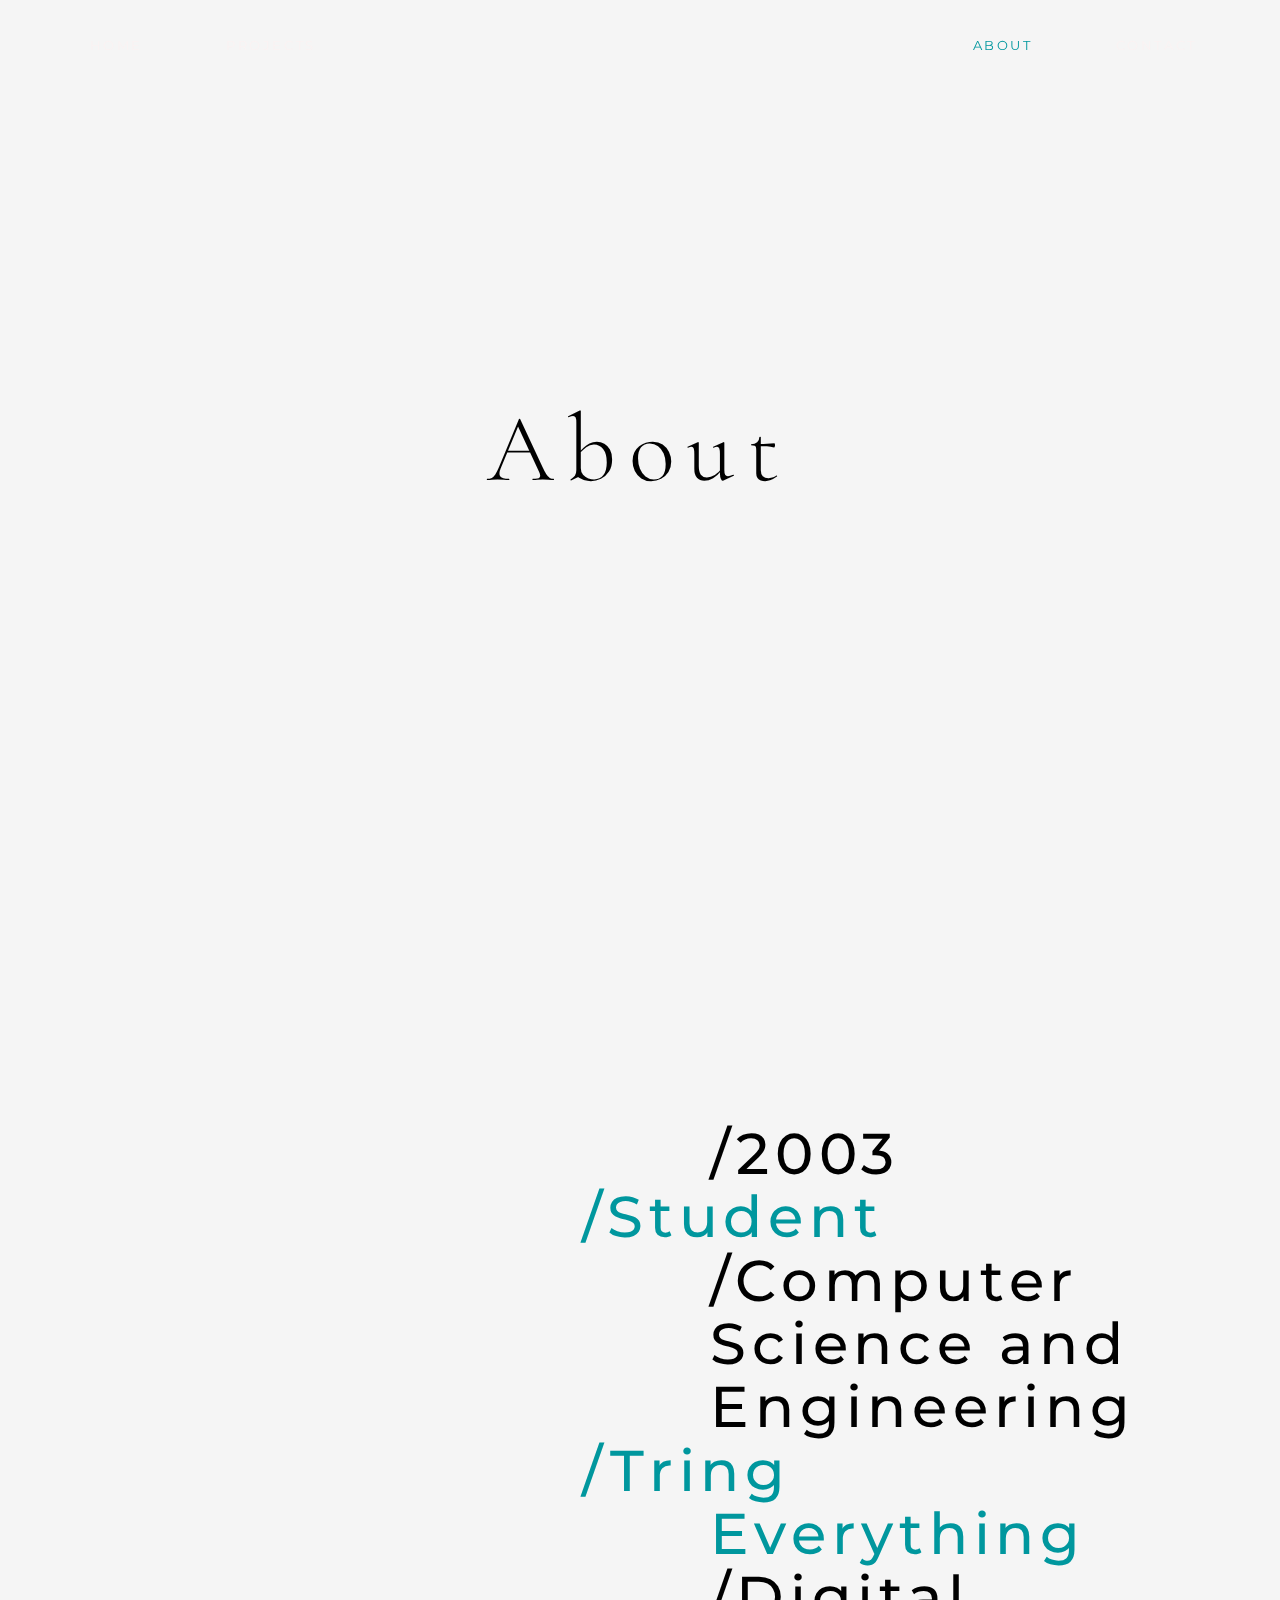
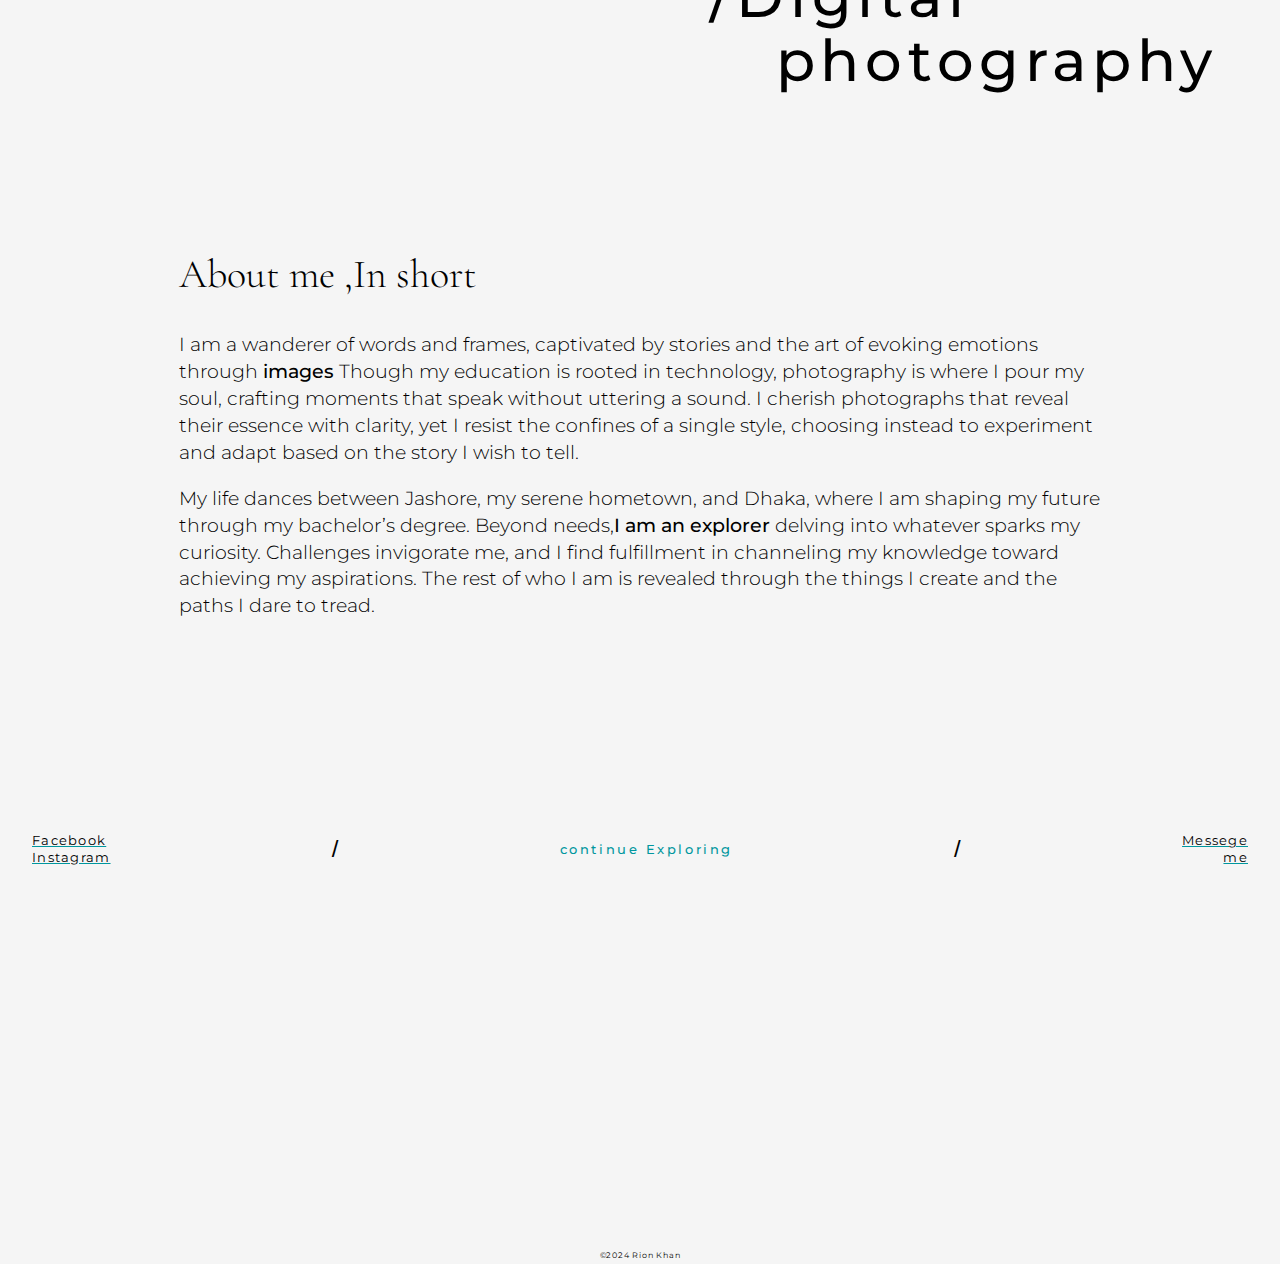
==== about.html @ 20cb0e24 "update" ====
<!DOCTYPE html>
<html lang="it" dir="ltr">
    <head>
        <meta charset="UTF-8">
        <meta http-equiv="X-UA-Compatible" content="IE=edge">
        <meta name="viewport" content="width=device-width, initial-scale=1.0">
        <title>Tommaso Battisti - About</title>
        <meta name="description" content="Rion khan -about">
        <meta name="author" content="Md rion khan">
       
        <!-- Global site tag (gtag.js) - Google Analytics -->
    <script async src="https://www.googletagmanager.com/gtag/js?id=G-9T1GT9RXZY"></script>
    <script>
    window.dataLayer = window.dataLayer || [];
    function gtag(){dataLayer.push(arguments);}
    gtag('js', new Date());

    gtag('config', 'G-9T1GT9RXZY');
    </script>

    <!-- CSS -->
    <link rel="stylesheet" type="text/css" href="css/style.css">
    <!-- Font -->
    <link rel="preconnect" href="https://fonts.googleapis.com">
    <link rel="preconnect" href="https://fonts.gstatic.com" crossorigin>
    <link href="https://fonts.googleapis.com/css2?family=Cormorant+Garamond:ital,wght@0,300;0,400;0,500;0,600;0,700;1,300;1,400;1,500;1,600;1,700&family=Montserrat:ital,wght@0,100;0,200;0,300;0,400;0,500;0,600;0,700;1,100;1,200;1,300;1,400&display=swap" rel="stylesheet">
    <!-- Favicon -->
    <link rel="shortcut icon" href="favicon.ico" type="image/x-icon">
    </head>
    <body>

        <header class="aboutheader">
            <nav class="containerlinkbox" id="navbar">
                <div class="linkbox">
                    <a class="title" href="index.html"> HOME </a>
                    <a class="title" href="projects.html"> PROJECTS </a>
                    <div class="spacer"></div>
                    <a class="title active" href="about.html"> ABOUT </a>
                    <a class="title" href="contact.html">CONTACT</a> 
                </div>
            </nav>
                <div class="h1container">
                    <h1 class="abouth1">About</h1>
                </div>
                <div class="coversocial">
                    <a target="_blank" class="coverinstagram" href="https://www.instagram.com/__rion_khan____/profilecard/?igsh=MXFreXo5NHY1eWdqdw==">INSTAGRAM</a>
                    <div class="spacer"></div>
                    <a target="_blank" class="coverflickr" href="https://www.facebook.com/Rion.vai.valomanush?mibextid=ZbWKwL">Facebook</a>
                </div>
        </header>
        <section>
            <div class="bannerabout">
                <div class="innerbannerabout">
                    <div class="leftbannerabout">
                        <div class="aboutimagebanner">
                        </div>
                    </div>
                    <div class="rightbannerabout">
                        <div class="textbannerabout">
                            <p id="about1">/2003</p>
                            <p id="about2">/Student</p>
                            <p id="about3">/Computer Science and Engineering</p>
                            <p id="about4">/Tring</p> <p id="about4_2">Everything</p>
                            <p id="about5">/Digital</p> <p id="about5_2">photography</p>
                        </div>
                    </div>
                </div>
            </div>
            
            <div class="sudime">
                <div class="sudimetitle"> <h2>About me ,In short</h2></div>
                <div class="sudimetext">
                    <p>I am a wanderer of words and frames, captivated by stories and the art of evoking emotions through <strong>images</strong> Though my education is rooted in technology, photography is where I pour my soul, crafting moments that speak without uttering a sound. I cherish photographs that reveal their essence with clarity, yet I resist the confines of a single style, choosing instead to experiment and adapt based on the story I wish to tell.</p>
                    <p>My life dances between Jashore, my serene hometown, and Dhaka, where I am shaping my future through my bachelor’s degree. Beyond needs,<strong>I am an explorer</strong> delving into whatever sparks my curiosity. Challenges invigorate me, and I find fulfillment in channeling my knowledge toward achieving my aspirations. The rest of who I am is revealed through the things I create and the paths I dare to tread.</p>
                </div>
            </div>
        </section>
        <footer>
            <div class="widefooterlinks">
                <div class="socialcontainerfooter">
                    <a target="_blank" class="coverflickr2" href="https://www.facebook.com/Rion.vai.valomanush?mibextid=ZbWKwL">Facebook</a>
                    <a target="_blank" class="coverinstagram2" href="https://www.instagram.com/__rion_khan____/profilecard/?igsh=MXFreXo5NHY1eWdqdw==/">Instagram</a>
                </div>
                <div class="footerbar">
                    <p>/</p>
                </div>
                <div class="continue">
                    <p>continue Exploring</p>
                </div>
                <div class="footerbar">
                    <p>/</p>
                </div>
                <div class="contactfooter">
                    <a href="mailto:rion801@gmail.com" ><p class="mbot5">Messege</p>
                    <p>me</p> </a>
                </div>
            </div>

        </div>
        <div class="containerfooter">
            <div class="containerfooterleft">
                <a href="esclusioni.html" class="linkcontainerleft">
                    <div class="leftfooter esclusionifooter">
                        <p class="footertext">The porTraits</p>
                    </div>
                </a>
            </div>
            <div class="containerfooterright">
                <a href="panorami_dal_93.html" class="linkcontainerright">
                    <div class="rightfooter panoramifooter">
                        <p class="footertext">Upcoming</p>
                    </div> 
                </a>
            </div>
        </div>
        <div class="copyright">©2024 Rion Khan</div>
    </footer>
    
    
            <!-- JavaScript -->
            <script  src="js/script.js" type="text/javascript"></script>

    </body>
</html>
---- css/style.css ----
body {
    width: 100%;
    background-color: #f5f5f5;
    margin: 0% !important;
    padding: 0% !important;
    font-family: 'Cormorant Garamond', serif;    
}
::selection {
    color: white;
    background: #00969eec;
}
::-moz-selection {
    color: white;
    background: #00969eec;
}
.copyright {
    width: 100%;
    margin-bottom: 0.25%;
    text-align: center;
    font-family: 'Montserrat', sans-serif;
    letter-spacing: 0.1em;
    font-size: 0.5em;
}
@media (max-width: 575.98px) {
    .copyright {
        font-size: 0.3em;
    }
}
#progettih1 {
    display: none;
}

.docuh1 {
    color: black;
    font-weight: 300;
    font-size: 7.5vw;
    line-height: 2em;
    margin-top: 0%;
    margin-bottom: 0%;
    letter-spacing: 1vw;
}

.docusection {
    width: 100%;
}
.docudivcont {
    width: 75%;
    margin-left: auto;
    margin-right: auto;
    margin-bottom: 10%;
}
.docuparcont {
    margin-bottom: 5%;
}
.docuh2 {
    font-family: 'Montserrat', sans-serif;
    margin: 0%;
    color: #00979E;
    font-size: 2.5em;
    font-weight: 400;
    letter-spacing: 0.2vw;
    text-align: center;
}
.docudivconth2 {
    width: 100%;
    text-align: center;
    margin-bottom: 5%;
}
.docuh3 {
    font-family: 'Montserrat', sans-serif;
    margin: 0%;
    color: #00979E;
    font-size: 2em;
    font-weight: 400;
    letter-spacing: 0.2vw;
    margin-bottom: 5%;
}
.docuh4 {
    font-family: 'Montserrat', sans-serif;
    margin: 0%;
    font-size: 1.6em;
    font-weight: 400;
    letter-spacing: 0.1vw;
    margin-bottom: 1.5%;
}
.docutext {
    margin: 0%;
    font-size: 1.6em;
    font-weight: 400;
    line-height: 1.5em;
}
.docutext a {
    color: black;
    text-decoration: underline #00979e;
}
.docuimg {
    width: 100%;
    height: auto;
    margin-top: 5%;
    margin-bottom: 5%;
}

.docuimg2 {
    margin-top: 2%;
    margin-bottom: 2%;
    width: 45%;
    height: auto;
}
.docuimgcont {
    display: flex;
    flex-direction: row;
    justify-content: space-between;
    align-items: center;
    width: 100%;
}
.docuparcont ul {
    list-style-type: disc #00979e;
}
.docuparcont ul li {
    margin: 0%;
    font-size: 1.4em;
    font-weight: 400;
    line-height: 1.4em;   
}

.homeheader {
    height: 100vh;
    background-image: url('../img/cover.JPG');
    background-size: cover;
    background-repeat: no-repeat;
    background-position: center center;
    align-content: center;
    padding-top: 0px;
    text-align: center;
}

nav {
    width: 100%;    
    position: fixed;
    position: -webkit-sticky;
    top: 0;
    z-index:1;
    transition: top 0.8s;
    -webkit-transition: top 0.8s;
    -moz-transition: top 0.8s;
    -o-transition: top 0.8s;
}

.linkbox{
    display: flex;
    flex-direction: row;
    flex-wrap: nowrap;
    align-content: normal;
    justify-content: normal;
    align-items: normal;
    position: relative;
    padding-top: 3%;
    padding-right: 0%;
    padding-bottom: 0%;
    padding-left: 7%;
}


.spacer {
    display: block;
    width: 100%;
}

.h1container {
    height: 100vh;
    width: 100%;
    display: flex;
    align-items: center;
    justify-content: center;
}

h1 {
    color: white;
    font-weight: 300;
    font-size: 7.5vw;
    line-height: 2em;
    margin-top: 0%;
    margin-bottom: 0%;
    letter-spacing: 1vw;
}

a.active {
    color: #00979E;
}

.title {
    padding-right: 7%;
    text-decoration: none;
    font-family: 'Montserrat', sans-serif;
    color: rgba(255, 240, 240, 0.532);
    font-weight: 400;
    font-size: 0.8em;
    letter-spacing: 0.2em;
}


.coversocial {
    width:100%;
    position: absolute;
    bottom: 3%;
}

.coverinstagram {
    text-decoration: none;
    font-family: 'Montserrat', sans-serif;
    font-weight: 400;
    font-size: 0.5em;
    letter-spacing: 0.2em;
    color: whitesmoke;
}

.coverinstagram:hover {
    color: #00979E
} 

.coverflickr {
    text-decoration: none;
    font-family: 'Montserrat', sans-serif;
    font-weight: 400;
    font-size: 0.5em;
    letter-spacing: 0.2em;
    color: whitesmoke;
}

.coverflickr:hover {
    color: #00979E
} 

a:hover {
    text-decoration: none !important;
    color: #00979e;
}

.title_lines {
    margin-top: 10%;
    margin-bottom: 10%;
    position: relative;
    overflow: hidden;
    z-index: 1;
    text-align: center;
}
.title_lines h2 {
    font-size: 4vw;
    font-weight: 300;
    letter-spacing: 0.1em;
}

.title_lines:before, .title_lines:after {
    position: absolute;
    top: 51%;
    overflow: hidden;
    width: 30%;
    height: 1px;
    content: '\a0';
    background-color: #00979E;
    margin-left: 20%;
}
.title_lines:before {
    margin-left: -50%;
    text-align: right;
}


.portfoliocontainer {
    position: relative;
    column-count: 2;
    padding: 0% 10% 0% 10%;
}

.portfolioimage {
    width: 100%;
    display: inline-block;
    overflow: hidden;
}

.portfoliocontainer img {
    width: 100%;
}






footer {
    margin-top: 15%;
}

#indexfooter {
    margin-top: 0% !important;
}

.widefooterlinks{
    display: flex;
    flex-direction: row;
    flex-wrap: nowrap;
    align-items: center;
    justify-content: space-between;
}
.contactfooter {
    margin: 0% 2.5% 0% 0%;
}
.contactfooter p {
    text-align: right;
    margin: 0%;
    text-decoration: none;
    font-family: 'Montserrat', sans-serif;
    font-weight: 400;
    font-size: 0.8em;
    letter-spacing: 0.1em;
}
.contactfooter a {
    text-decoration: none;
    color: black;
    transition: 0.25s ease-in-out;
    text-decoration: underline #00979E;
}
.contactfooter a:hover {
    text-decoration: none;
    color: #00979E;
}
.mbot5 {
    margin-bottom: 2% !important;
}
.socialfooter {
    width: 100%;
    text-align: center;
    font-family: 'Montserrat', sans-serif;
    font-size: 3.5vw;
    font-weight: 400;
    letter-spacing: 0.1em;
}

.socialcontainerfooter {
    display: flex;
    flex-direction: column;
    flex-wrap: nowrap;
    margin: 0% 0% 0% 2.5%;
}
.coverinstagram2 {
    text-decoration: none;
    font-family: 'Montserrat', sans-serif;
    font-weight: 400;
    font-size: 0.8em;
    letter-spacing: 0.1em;
    color: black;
    transition: 0.25s ease-in-out;
    text-decoration: underline #00979E;
}
.coverflickr2 {
    margin-bottom: 2%;
    text-decoration: none;
    font-family: 'Montserrat', sans-serif;
    font-weight: 400;
    font-size: 0.8em;
    letter-spacing: 0.1em;
    color: black;
    transition: 0.25s ease-in-out;
    text-decoration: underline #00979E;
}
#coverinstagram2:hover {
    text-decoration: none;
    color: #00979E;
}
#coverflickr2:hover {
    text-decoration: none !important;
    color:#00979E;
}



.continue {
    text-align: center;
}

.continue p {
    margin: 0%;
    font-family: 'Montserrat', sans-serif;
    font-weight: 500;
    font-size: 0.8em;
    letter-spacing: 0.2em;
    color: #00979E;
}
.continue a {
    color: black;
    text-decoration: underline #00979e;
}
.continue a:hover {
    color: #00979e;
}



.footerbar p {
    font-family: 'Montaserrat', sans-serif;
    font-size: 1.5em;
    font-weight: 100;
}



.containerfooter {
    height: 40vh;
    width: 100%;
    margin-bottom: 0.25%;
    display: flex;
    flex-direction: row;
    flex-wrap: nowrap;
    align-content: normal;
    align-items: normal;
    justify-content: space-around;
    overflow: hidden !important;
    overflow-x: hidden;
    overflow-y: hidden;
}

div.containerfooterleft {
    width: 49%;
    text-decoration: none;
    overflow: hidden;
}
div.containerfooterright {
    width: 49%;
    text-decoration: none;
    overflow: hidden;
}


.leftfooter {
    display: flex;
    justify-content: center;
    align-items: center;
    align-content: center;
    width: 100%;
    height: 100%;

    transition: 0.75s ease-in-out;
    overflow: hidden;
}
.panoramifooter {
    background-image: url('../img/Panoramicover.jpg');
    background-size: cover;
    background-position: center;
}
.rightfooter {
    display: flex;
    flex-direction: column;
    justify-content: center;
    align-items: center;
    align-content: center;
    width: 100%;
    height: 100%;

    transition: 0.75s ease-in-out;
    overflow: hidden;
}
.ipsfooter {
    background-image: url('../img/Ipscover.jpg');
    background-size: cover;
    background-position: center;
}
.esclusionifooter{
    background-image: url('../img/ritagli/ChiaraCividale.jpg');
    background-size: cover;
    background-position: center;
}

.leftfooter p {
    transition: 0.75s ease-in-out;
}
.rightfooter p {
    transition: 0.75s ease-in-out;
}

a.linkcontainerleft {
    text-decoration: none;
    width: 100%;
    height: 100%;
}
a.linkcontainerright {
    text-decoration: none;
    width: 100%;
    height: 100%;
}

div.leftfooter:hover {
    transform: scale(1.1);
}
div.rightfooter:hover {
    transform: scale(1.1);
}

div.leftfooter:hover p {
    transform: scale(0.9);
}
div.rightfooter:hover p {
    transform: scale(0.9);
}


.footertext {
    margin: 0%;
    text-align: center;
    text-decoration: none;
    color: whitesmoke;
    font-size: 3.5vw;
    font-weight: 500;
    letter-spacing: 0.1em;
}



/* PROJECTS PAGE */

.projheader {
    height: 100vh;
    background-image: url('../img/alberiproj.jpg');
    background-repeat: no-repeat;
    background-size: cover;
    background-position: center;
}

.projectslistcontainer {
    width: 100%;
    height: 100vh;
}

.projectslistcontainer ul {
    margin: 0%;
    padding: 0%;
    height: 50%;
    width: 100%;
    position: absolute;
    top: 25%;
    list-style: none;
    display: flex;
    flex-direction: column;
    flex-wrap: nowrap;
    align-items: center;
    justify-content: space-around;
}
.progettih2 {
    font-weight: 300;
}

.projectslist li {
    margin: 0%;
    color: white;
    font-size: 3vw;
    letter-spacing: 0.1em;
}

.coversocialproj {
    position: absolute;
    bottom: 3%;
    width: 100%;
    align-items: center;
    text-align: center;
}

@media (max-width: 719.98px) {
    .projectslist li {
        font-size: 5vw;
    }
}

.projlink {
    text-decoration: none;
    color: whitesmoke;
}











/* ESCLUSIONI */

.insideprojheader {
    position: relative;
    height: 100vh;
    background-color: black;
}
.projheadertitlecont {
    display: flex;
    flex-direction: column;
    flex-wrap: nowrap;
    justify-content: center;
    height: 100%;
}
.projh1cont {
    width: 100%;
}

.h1proj {
    font-size: 8vw;
    font-weight: 400;
    color: rgb(209, 209, 209);
    letter-spacing: 0.2vw;
    text-align: center;
}
header .projyear {
    width: 100%;
    text-align: center;
}
.projyear p {
    margin: 0%;
    font-family: 'Montaserrat', sans-serif;
    color: #00979E;
    font-weight: 400;
    font-size: 3vw;
    letter-spacing: 0.2vw;
}



.banneresclusioni {
    background-image: url('../img/ritagli/Maniscuola.jpg');
    background-position: bottom;
    background-size: cover;
    height: 80vh;
    width: 100%;
    margin-bottom: 10%;
}

.projexpl {
    display: flex;
    flex-direction: row;
    flex-wrap: nowrap;
    justify-content: space-around;
    align-items: baseline;
    width: 80%;
    margin-top: 10%;
    margin-right: auto;
    margin-bottom: 10%;
    margin-left: auto;
}

.projexplleft {
    width: 50%;
}

.ilprogetto {
    font-size: 6vw;
    font-weight: 400;
    margin: 0%;
    letter-spacing: 0.1vw;
}


.ilprogetto b {
    font-family: 'Montserrat', sans-serif;
    color: #00979E;
    font-weight: 700;
    font-size: 8vw;
}

.projexplright {
    padding-left: 10%;
    width: 50%;
}
.projexpltext {
    text-align: right;
    font-family: 'Montserrat', sans-serif;
    font-size: 1.2vw;
    font-weight: 300;
    letter-spacing: 0.1vw;
    line-height: 1.5em;
    margin-top: 0%;
}



.esclusionimaincontainer {
    display: flex;
    flex-direction: row;
    flex-wrap: nowrap;
    justify-content: center;
    width: 90%;
    margin-top: 10%;
    margin-right: auto;
    margin-left: auto;
}

.esclusionicontainerleft {
    display: flex;
    align-content: center;
    justify-content: center;
    align-items: center;
    width: 40%;
    padding-right: 5%;
}
.esclusionicontainerright {
    display: flex;
    flex-direction: column;
    flex-wrap: nowrap;
    align-items: flex-start;
    justify-content: center;
    text-align: left;
    position: relative;
    width: 40%;
    padding-left: 5%;
}

.esclusionicontainerleft img {
    width: 100%;
}

strong {
    font-weight: 600;
}
.projexpltext strong, b {
    font-weight: 500;
}
.esclnumb {
    font-family: 'Montserrat', sans-serif;
    margin: 0%;
    margin-bottom: 1%;
    color: #00979E;
    font-size: 1.8em;
    font-weight: 400;
    letter-spacing: 0.1vw;
    
}
.escltext {
    margin: 0%;
    font-size: 1.4em;
    font-weight: 400;
    line-height: 1.4em;
    
}

.esclcontrightII {
    text-align: right;
    align-items: flex-end;
    padding-left: 0%;
    padding-right: 5%;
}
.esclcontleftII {
    padding-left: 5%;
    padding-right: 0%;
}

.escltext a {
    color: black;
    text-decoration-color: #00979E;
}
.escltext a:hover {
    color: #00979E;
}

.imgpad {
    padding-right: 0%;
    padding-left: 2.5%;
}

.lastesclustext {
    width: 50%;
    margin-right: auto;
    margin-bottom: 10%;
    margin-left: auto;
    padding-top: 5%;
    display: flex;
    flex-direction: column;
    flex-wrap: nowrap;
    align-items: center;
    text-align: center;
}













/* IPS TYPOGRAPHUS */


.bannerips {
    background-image: url('../img/Ceppi.jpg');
    background-position: top;
    background-size: cover;
    height: 80vh;
    width: 100%;
}

.ipsmaincontainervert {
    position: relative;
    display: flex;
    flex-direction: column;
    flex-wrap: nowrap;
    width: 60%;
    margin-top: 10%;
    margin-right: auto;
    margin-left: auto;
}

.ipscontainerver1 {
    display: flex;
    align-content: center;
    justify-content: center;
    align-items: center;
    width: 100%;
    padding-bottom: 5%;
}
.ipscontainerver1 img {
    width: 100%;
}

.ipscontainerver2 {
    display: flex;
    flex-direction: column;
    flex-wrap: nowrap;
    align-items: flex-start;
    justify-content: left;
    position: relative;
    width: 100%;
    margin-right: auto;
    margin-left: auto;
    align-items: left;
    text-align: left;
}


.ipslastesclustext {
    width: 65%;
    margin-top: 5%;
    margin-right: 30%;
    margin-left: 10%;
    display: flex;
    flex-direction: column;
    flex-wrap: nowrap;
    align-items: left;
    text-align: left;
}



.ipsmaincontainernowr {
    display: flex;
    flex-direction: row;
    flex-wrap: nowrap;
    justify-content: space-between;
    width: 100%;
    margin-top: 20%;
    margin-right: auto;
    margin-left: auto;
}

.ipscontainerleftnowr {
    width: 48%;
    padding-right: 2%;
}
.ipscontainerrightnowr {
    width: 48%;
    padding-left: 2%;
}

.ipscontainerleftnowr img {
    width: 100%;
    height: 100%;
}
.ipscontainerrightnowr img {
    width: 100%;
    height: 100%;
}


.ipsverticalcontainer {
    display: flex;
    flex-direction: column;
    flex-wrap: nowrap;
    justify-content: center;
    width: 60%;
    margin-top: 10%;
    margin-left: auto;
    margin-right: auto;
}
.ipsverticalcontainertop {
    width: 100%;
    padding-bottom: 15%;
}
.ipsverticalcontainerbottom {
    width: 100%;
}
.ipsverticalcontainertop img {
    width: 100%;
}
.ipsverticalcontainerbottom img {
    width: 100%;
}

.ipscontainerbottom {
    margin-top: 5%;
    display: flex;
    flex-direction: row;
    flex-wrap: nowrap;
    width: 80%;
    margin-left: auto;
    margin-right: auto;
}
.ipscontainerbottomleft {
    width: 25%;
    padding-right: 2.5%;
}
.ipscontainerbottomright {
    width: 70%;
    padding-left: 2.5%;
}
.ipscontainerbottomleft img {
    width: 100%;
}
.ipscontainerbottomright img {
    width: 100%;
}

.inverseipscontainerbottom {
    margin-top: 5%;
    display: flex;
    flex-direction: row;
    flex-wrap: nowrap;
    width: 80%;
    margin-left: auto;
    margin-right: auto;
}
.inverseipscontainerbottomleft {
    width: 70%;
    padding-right: 2.5%;
}
.inverseipscontainerbottomright {
    width: 25%;
    padding-left: 2.5%;
}
.inverseipscontainerbottomleft img {
    width: 100%;
}
.inverseipscontainerbottomright img {
    width: 100%;
}


.ipsorizimg {
    margin-top: 5%;
    margin-left: 5%;
    margin-right: 5%;
    display: flex;
    flex-direction: column;
    flex-wrap: nowrap;
    width: 90%;
}

.ipsdoubleimgcontainer {
    display: flex;
    flex-direction: row;
    flex-wrap: nowrap;  
    width: 70%;
    margin-top: 10%;
    margin-left: 15%;
    margin-right: 15%;
}
.ipsdoubleimgleft {
    width: 97.5%;
    padding-right: 2.5%;
}
.ipsdoubleimgright {
    width: 97.5%;
    padding-left: 2.5%;
}
.ipsdoubleimgleft img {
    width: 100%;
}
.ipsdoubleimgright img {
    width: 100%;
}

.singleorizimg {
    width: 60%;
    margin-top: 10%;
    margin-left: auto;
    margin-right: auto;
}
.singleorizimg img{
    width: 100%;
}

.fonticontainer {
    width: 80%;
    margin-top: 10%;
    margin-right: auto;
    margin-left: auto;
}
.fonticontainer ul {
    text-align: left;
    list-style: none;
}
.fontititle {
    font-family: 'Montaserrat', sans-serif;
    font-size: 0.9em;
    letter-spacing: 0.1vw;
    font-weight: 400;
}
.fontititle2 {
    font-family: 'Montaserrat', sans-serif;
    font-size: 0.9em;
    letter-spacing: 0.1vw;
    font-weight: 400;
}

.fonticontainer ul a {
    color: black;
    text-decoration: underline;
    text-decoration-color: #00979E;
    text-decoration-thickness: 1px;
}
.fonticontainer ul a:hover {
    color: #00979E;
}

.fonti {
    padding-left: 0%;
}
.fonti ul {
    padding-left: 0%;
}


@media (max-width: 1024.5px) {
    .banneresclusioni {
        height: 60vh;
    }
    .bannerips {
        height: 60vh;
    }
}

@media (max-width:767.98px) {

    .cittext {
        font-size: 1em;
    }
    .projexpltext {
        font-size: 1.6vw;
    }

}

@media (max-width: 575.98px) {
    h1 {
        font-size: 14vw;
    }

    .projexpl {
        display: flex;
        flex-direction: column;
        flex-wrap: nowrap;
        align-items: center;
        justify-content: center;
        width: 90%;
        margin-left: auto;
        margin-right: auto;
    }
    .projexplleft {
        width: 100%;
        padding-bottom: 5%;
    }
    .projexplright {
        width: 100%;
    }
    .projexpltext {
        text-align: left;
    }

    #constructionfooter {
        position: absolute;
        width: 100%;
        bottom:0;
    }
    #constructionheader {
        height: 80vh;
    }
    .ilprogetto {
        font-size: 9vw;
    }
    .projexpltext {
        font-size: 2.4vw;
    }
    .projexplright {
        padding-left: 0% !important;
    }
    .esclusionimaincontainer {
        display: flex;
        flex-direction: row;
        flex-wrap: wrap;
        width: 95%;
        margin-right: auto;
        margin-left: auto;
    }
    .esclusionicontainerleft {
        width: 95%;
        margin-left: auto;
        margin-right: auto;
        padding: 0%;
        margin-bottom: 5%;
    }
    .esclusionicontainerright {
        width: 95%;
        margin-left: auto;
        margin-right: auto;
        padding: 0%;
        align-items: center;
       
    }
    .esclnumb {
        margin-bottom: 2%;
        font-size: 1.5em;
    }
    .escltext {
        font-size: 1.2em;
        line-height: 1.4em;
        text-align: center;
    }
    .esclcontrightII {
        padding: 0%;
    }
    
    .esclcontleftII {
        padding: 0%;
    }
    .esclcontII {
        display: flex;
        flex-direction: column-reverse;
    }

    .lastesclustext {
        width: 70%;
    }
    .containerleftnowr {
        width: 49%;
        padding-right: 1%;
    }
    .containerrightnowr {
        width: 49%;
        padding-left: 1%;
    }

    /* Ips Typographus */

    .bannerips {
        height: 40vh;
    }
    .ipslastesclustext {
        width: 90%;
        margin-bottom: 0%;
        margin-left: auto;
        margin-right: auto;
    }

    .ipsmaincontainervert {
        width: 90%;
    }
    .ipsmaincontainernowr {
        display: flex;
        flex-direction: column;
        flex-wrap: nowrap;
        align-items: center;
        width: 100%;
        margin-right: auto;
        margin-left: auto;
    }
    .ipscontainerleftnowr {
        margin-right: 5%;
        width: 95%;
        margin-bottom: 1%;
        padding: 0%;
    }
    .ipscontainerrightnowr {
        margin-left: 5%;
        width: 95%;
        padding: 0%;
    }

    #ipsimg1di2 {
        margin-bottom: 5%;
    }
    .ipscontainerleft img {
        width: 100%;
    }


    .ipsdoubleimgcontainer {
        display: flex;
        flex-direction: column;
        width: 80%;
        margin-left: auto;
        margin-right: auto;
    }

    .ipsdoubleimgleft {
        padding: 0%;
        width: 100%;
        margin-left: auto;
        margin-right: auto;
        margin-bottom: 12%;
    }
    .ipsdoubleimgright {
        padding: 0%;
        width: 100%;
        margin-left: auto;
        margin-right: auto;
    }

    .ipscontainerbottom {
        display: flex;
        flex-direction: column;
        flex-wrap: nowrap;
        width: 90%;
        margin-top: 10% !important;
        margin-left: auto;
        margin-right: auto;
    }
    .ipscontainerbottomleft {
        width: 90%;
        padding: 0%;
        margin-left: auto;
        margin-right: auto;
        margin-bottom: 10%;
    }
    .ipscontainerbottomright {
        width: 100%;
        padding-left: 0%;
    }

    .ipsverticalcontainer {
        width: 90%;
    }
    .ipsverticalcontainertop {
        padding-bottom: 12% !important;
    }
    .inverseipscontainerbottom {
        display: flex;
        flex-direction: column;
        flex-wrap: nowrap;
        width: 90%;
        margin-top: 10% !important;
        margin-left: auto;
        margin-right: auto;
    }
    .inverseipscontainerbottomleft {
        width: 100%;
        margin-bottom: 10%;
        padding: 0%;
    }
    .inverseipscontainerbottomright {
        width: 90%;
        padding: 0%;
        margin-left: auto;
        margin-right: auto;
    }

    .singleorizimg {
        width: 90%;
        margin-left: auto;
        margin-right: auto;
    }

    .fonticontainer {
        width: 90%;
    }
    .fontititle {
        font-size: 0.8em;
    }
    .fontititle2 {
        font-size: 0.75em;
    }
    
    .fonticontainer ul a {
        font-size: 0.9em;
    }

}





@media (max-width: 419.98px) {
    .h1proj {
        font-size: 12vw;
    }
    .insideprojheader {
        position: relative;
        height: 40vh;
    }
    .projheadertitlecont {
        height: 100%;
    }

    .banneresclusioni {
        height: 25vh;
    }
    .bannerips {
        height: 25vh;
    }
    .ipscontainerrightII {
        width: 80%;
    }

}









/* CONTACT PAGE */

.contactheader {
    height: 100vh;
    background-image: url('../img/ContattoII.jpg');
    background-size: cover;
    background-repeat: no-repeat;
    background-position: center center;
    background-attachment: scroll;
    align-content: center;
    padding-top: 0px;
    text-align: center;
}


.contacth1 {
    line-height: 1.8em;
}

.maillink {
    text-decoration: unset;
    color: #00979E;
}

.maillink:hover{
    border-bottom: none;
    color:white;
    border: none;
}







/* About */


.aboutheader {
    height: 100vh;
    background-image: url('../img/Giovanni_retrotesta_sfondo.jpg');
    background-size: cover;
    background-repeat: no-repeat;
    background-position: center center;
    align-content: center;
    padding-top: 0px;
    text-align: center;
}

.abouth1 {
    color: black;
}

.bannerabout {
    margin-top: 15%;
    width: 100%;
    height: 70vh;
}
.innerbannerabout {
    display: flex;
    flex-flow: row;
    flex-wrap: nowrap;
    align-content: normal;
    align-items: normal;
    justify-content: normal;
    width: 100%;
    height: 100%;
}

.leftbannerabout {
    margin: 0% -5% 0% 5%;
    width: 50%;
    height: 100%;
    overflow: hidden;
}
.rightbannerabout {
    margin: 0% 5% 0% -5%;
    width: 50%;
    height: 100%;
}

.aboutimagebanner {
    background-image: url('../img/Tommaso_Battisti_an.jpg');
    background-position: center center;
    background-size: cover;
    width: 100%;
    height: 100%;
}

.textbannerabout {   
    font-family: 'Montserrat', sans-serif;
    font-size: 4.5vw;
    font-weight: 500;
    height: 100%;
    line-height: 1.1em;
    letter-spacing: 0.1em;
    display: flex;
    flex-direction: column;
    flex-wrap: nowrap;
    justify-content: center;
    align-items: flex-start;
    align-content: flex-start;
}
.textbannerabout p {
    margin: 0%;
    padding: 0%;
}

#about1, #about3, #about5 {
    margin-left: 21%;
}
#about2, #about4 {
    margin-left: 1%;
    color: #00979e;
}

#about4_2 {
    margin-left: 21%;
    color: #00979E;
}
#about5_2 {
    margin-left: 31.2%;
}



.sudime {
    margin: 10%;
}

.sudimetitle h2 {
    font-weight: 200;
    width: 50%;
    margin-right: 45%;
    margin-left: 5%;
    text-align: left;
    font-size: 2.5em;
}
.sudimetext {
    width: 90%;
    margin-right: auto;
    margin-left: auto;
    text-align: left;
    font-family: 'Montserrat', sans-serif;
    font-size: 1.2em;
    font-weight: 300;
    line-height: 1.4em;
}

.sudimetext p strong {
    font-weight: 500;
}
.sudimetext p .strongblue {
    color: #00979E;
    font-weight: 500;
}


.leftfooterab p {
    transition: 0.75s ease-in-out;
}
div.leftfooterab:hover {
    transform: scale(1.1);
}
div.leftfooterab:hover p {
    transform: scale(0.9);
}












@media (max-width: 767.98px){
    .containerfooter {
        height: 20vh;
    }
    .title {
        font-size: 0.7em;
    }
    #altfont {
        font-weight: 300;
        font-size: 1.7vw;
    }
    .footertext {
        font-size: 5vw;
        letter-spacing: 0.1em;
    }
    .aboutimagebanner {
        width: 100%;
        height: 50%;
    }
    .textbannerabout {
        height: 90%;
    }
    
    .sudimetitle h2 {
        margin: 0%;
        width: 100%;
        text-align: left;
    }
    .sudimetext {
        margin: 0%;
        width: 100%;
        text-align: left;
        font-family: 'Montserrat', sans-serif;
    }
    .sudime {
        width: 90%;
        margin-top: -5% !important;
        margin-right: auto;
        margin-left: auto;
    }
    .sudimetext {
        font-size: 0.8em;
    }
    .sudimetitle h2 {
        font-size: 2em;
    }
}



@media (max-width: 575.98px) {
    footer {
        margin-top: 15%;
    }
    .title_lines h2 {
        font-size: 5vw;
    }
    .socialcontainerfooter {
        margin: 0% 0% 0% 2.5%;
    }
    .contactfooter {
        margin: 0% 2.5% 0% 0%;
    }
    .bannerabout {
        height: 50vh;
    }
    .title {
        padding-top: 4%;
    }
    .sudimetitle h2 {
        font-size: 1.5em;
    }
    .portfoliocontainer {
        column-count: 1;
        width: 90%;
        margin-left: auto;
        margin-right: auto;
        padding: 0%;
    }
    .portfolioimage {
        margin-bottom: 10%;
    }

    .containerfooter {
        height: 20vh;
    }
    div.containerfooterleft {
        width: 49%;

    }
    div.containerfooterright {
        width: 49%;
    }
    #altfont {
        font-weight: 300;
        font-size: 2vw;
    }
    .sudime {
        margin-top: -20% !important;
    }
}


@media (max-width: 479.98px) {
    .widefooterlinks {
        display:flex;
        align-items: flex-end;
        margin-top: 20%;
        margin-bottom: 2%;
    }
    .coverflickr2 {
        letter-spacing: 0.1vw;
        font-size: 0.6em;
        margin-bottom: 5%;
    }
    .coverinstagram2 {
        letter-spacing: 0.1vw;
        font-size: 0.6em;
    }
    .continue p{
        font-size: 0.6em;
        font-weight: 500;
    }
    .footerbar {
        display: none;
    }
    .contactfooter p {
        letter-spacing: 0.1vw;
        font-size: 0.6em;
    }
    .mbot5 {
        margin-bottom: 5% !important;
    }
    .sudime {
        margin-top: -15% !important;
    }
}


@media (max-width: 375.98px) {
    .containerfooter {
        height: 15vh
    }
}


@media (max-width: 360.98px) {
    body {
        max-width: 100%;
    }
}

@media (max-width: 321.98px) {

    nav .linkbox {
        display: flex;
        flex-direction: row;
        flex-wrap: nowrap;
        align-content: normal;
        justify-content: normal;
        align-items: normal;
        position: relative;
        padding-top: 3%;
        padding-right: 0%;
        padding-bottom: 0%;
        padding-left: 2%;
    }
}
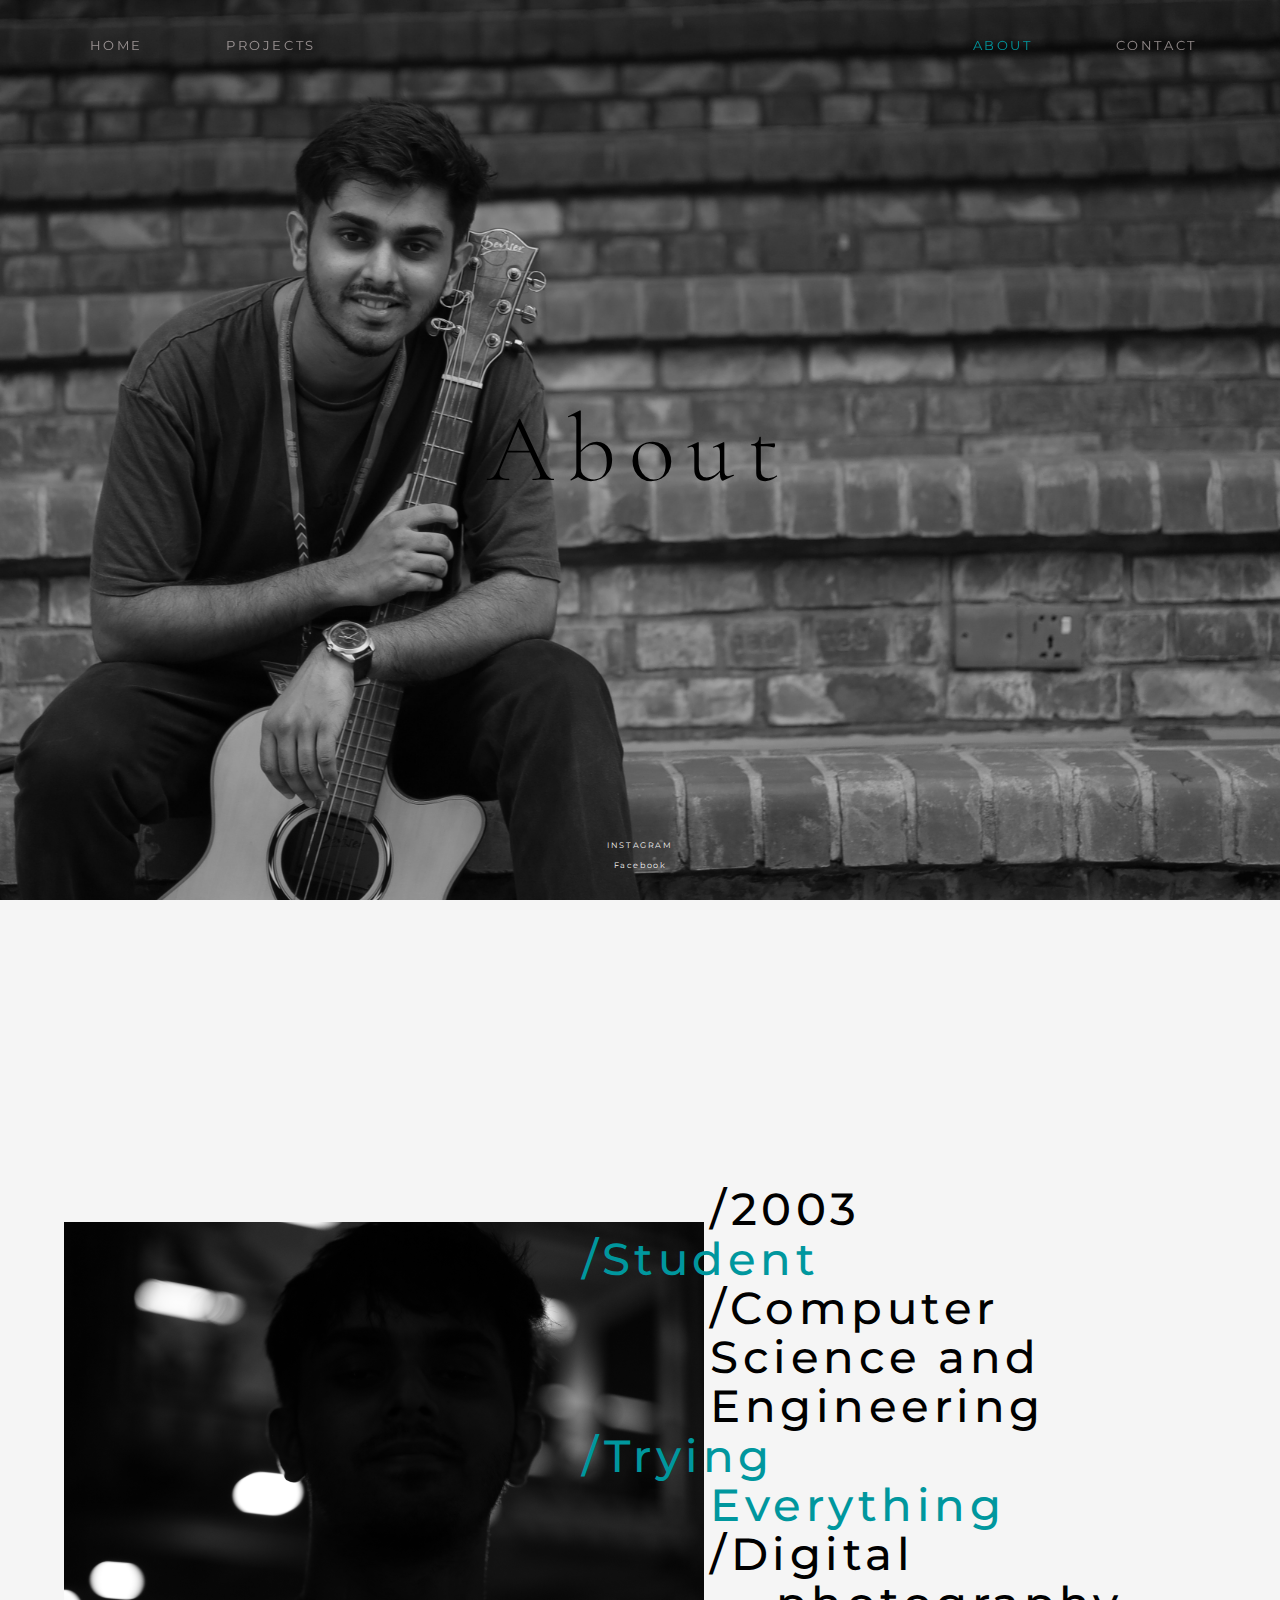
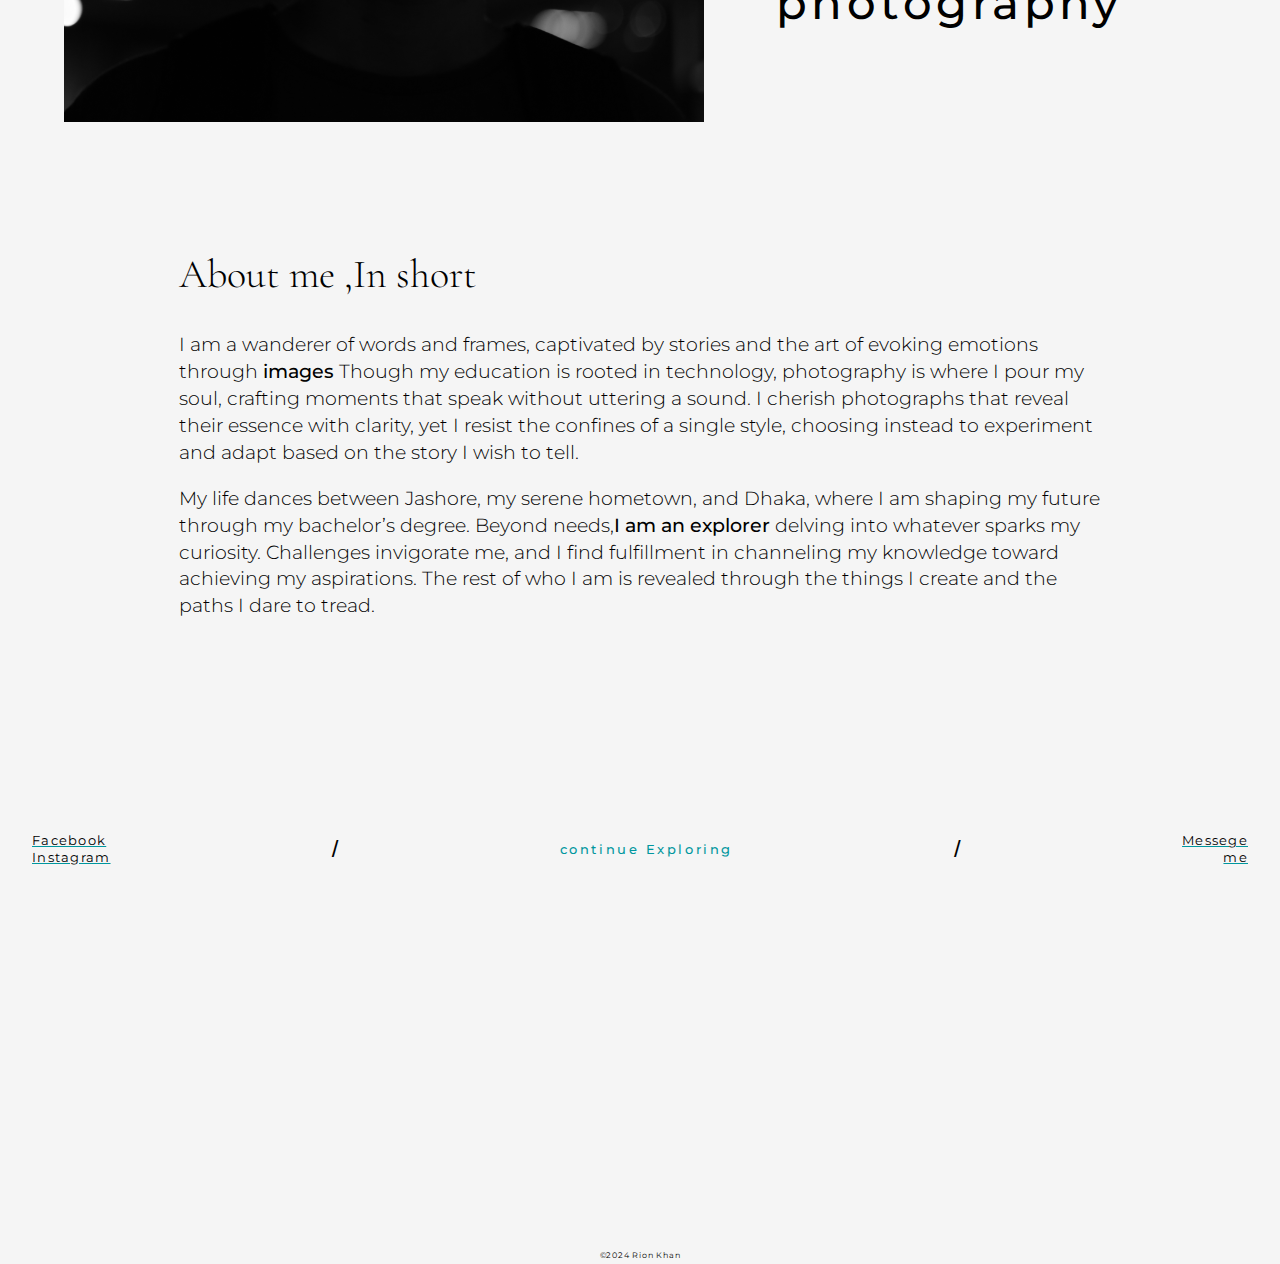
==== commit 6865cb61: "fixing issues" ====
--- a/about.html
+++ b/about.html
@@ -60,7 +60,7 @@
                             <p id="about1">/2003</p>
                             <p id="about2">/Student</p>
                             <p id="about3">/Computer Science and Engineering</p>
-                            <p id="about4">/Tring</p> <p id="about4_2">Everything</p>
+                            <p id="about4">/Trying</p> <p id="about4_2">Everything</p>
                             <p id="about5">/Digital</p> <p id="about5_2">photography</p>
                         </div>
                     </div>
--- a/css/style.css
+++ b/css/style.css
@@ -443,7 +443,7 @@
     overflow: hidden;
 }
 .panoramifooter {
-    background-image: url('../img/Panoramicover.jpg');
+    background-image: url('../img/biral.JPG');
     background-size: cover;
     background-position: center;
 }
@@ -460,12 +460,12 @@
     overflow: hidden;
 }
 .ipsfooter {
-    background-image: url('../img/Ipscover.jpg');
+    background-image: url('../img/Ipscover.JPG');
     background-size: cover;
     background-position: center;
 }
 .esclusionifooter{
-    background-image: url('../img/ritagli/ChiaraCividale.jpg');
+    background-image: url('../img/asss.JPG');
     background-size: cover;
     background-position: center;
 }
@@ -519,7 +519,7 @@
 
 .projheader {
     height: 100vh;
-    background-image: url('../img/alberiproj.jpg');
+    background-image: url('../img/ali.JPG');
     background-repeat: no-repeat;
     background-size: cover;
     background-position: center;
@@ -625,7 +625,7 @@
 
 
 .banneresclusioni {
-    background-image: url('../img/ritagli/Maniscuola.jpg');
+    background-image: url('../img/ali.JPG');
     background-position: bottom;
     background-size: cover;
     height: 80vh;
@@ -793,7 +793,7 @@
 
 
 .bannerips {
-    background-image: url('../img/Ceppi.jpg');
+    background-image: url('../img/cc.JPG');
     background-position: top;
     background-size: cover;
     height: 80vh;
@@ -1335,7 +1335,7 @@
 
 .contactheader {
     height: 100vh;
-    background-image: url('../img/ContattoII.jpg');
+    background-image: url('../img/gg.JPG');
     background-size: cover;
     background-repeat: no-repeat;
     background-position: center center;
@@ -1372,7 +1372,7 @@
 
 .aboutheader {
     height: 100vh;
-    background-image: url('../img/Giovanni_retrotesta_sfondo.jpg');
+    background-image: url('../img/rion.JPG');
     background-size: cover;
     background-repeat: no-repeat;
     background-position: center center;
@@ -1414,16 +1414,18 @@
 }
 
 .aboutimagebanner {
-    background-image: url('../img/Tommaso_Battisti_an.jpg');
+    background-image: url('../img/riri.JPG');
     background-position: center center;
-    background-size: cover;
+    background-size: contain;
+    background-repeat: no-repeat;
     width: 100%;
     height: 100%;
+    min-height: 100vh;
 }
 
 .textbannerabout {   
     font-family: 'Montserrat', sans-serif;
-    font-size: 4.5vw;
+    font-size: 3.5vw;
     font-weight: 500;
     height: 100%;
     line-height: 1.1em;
